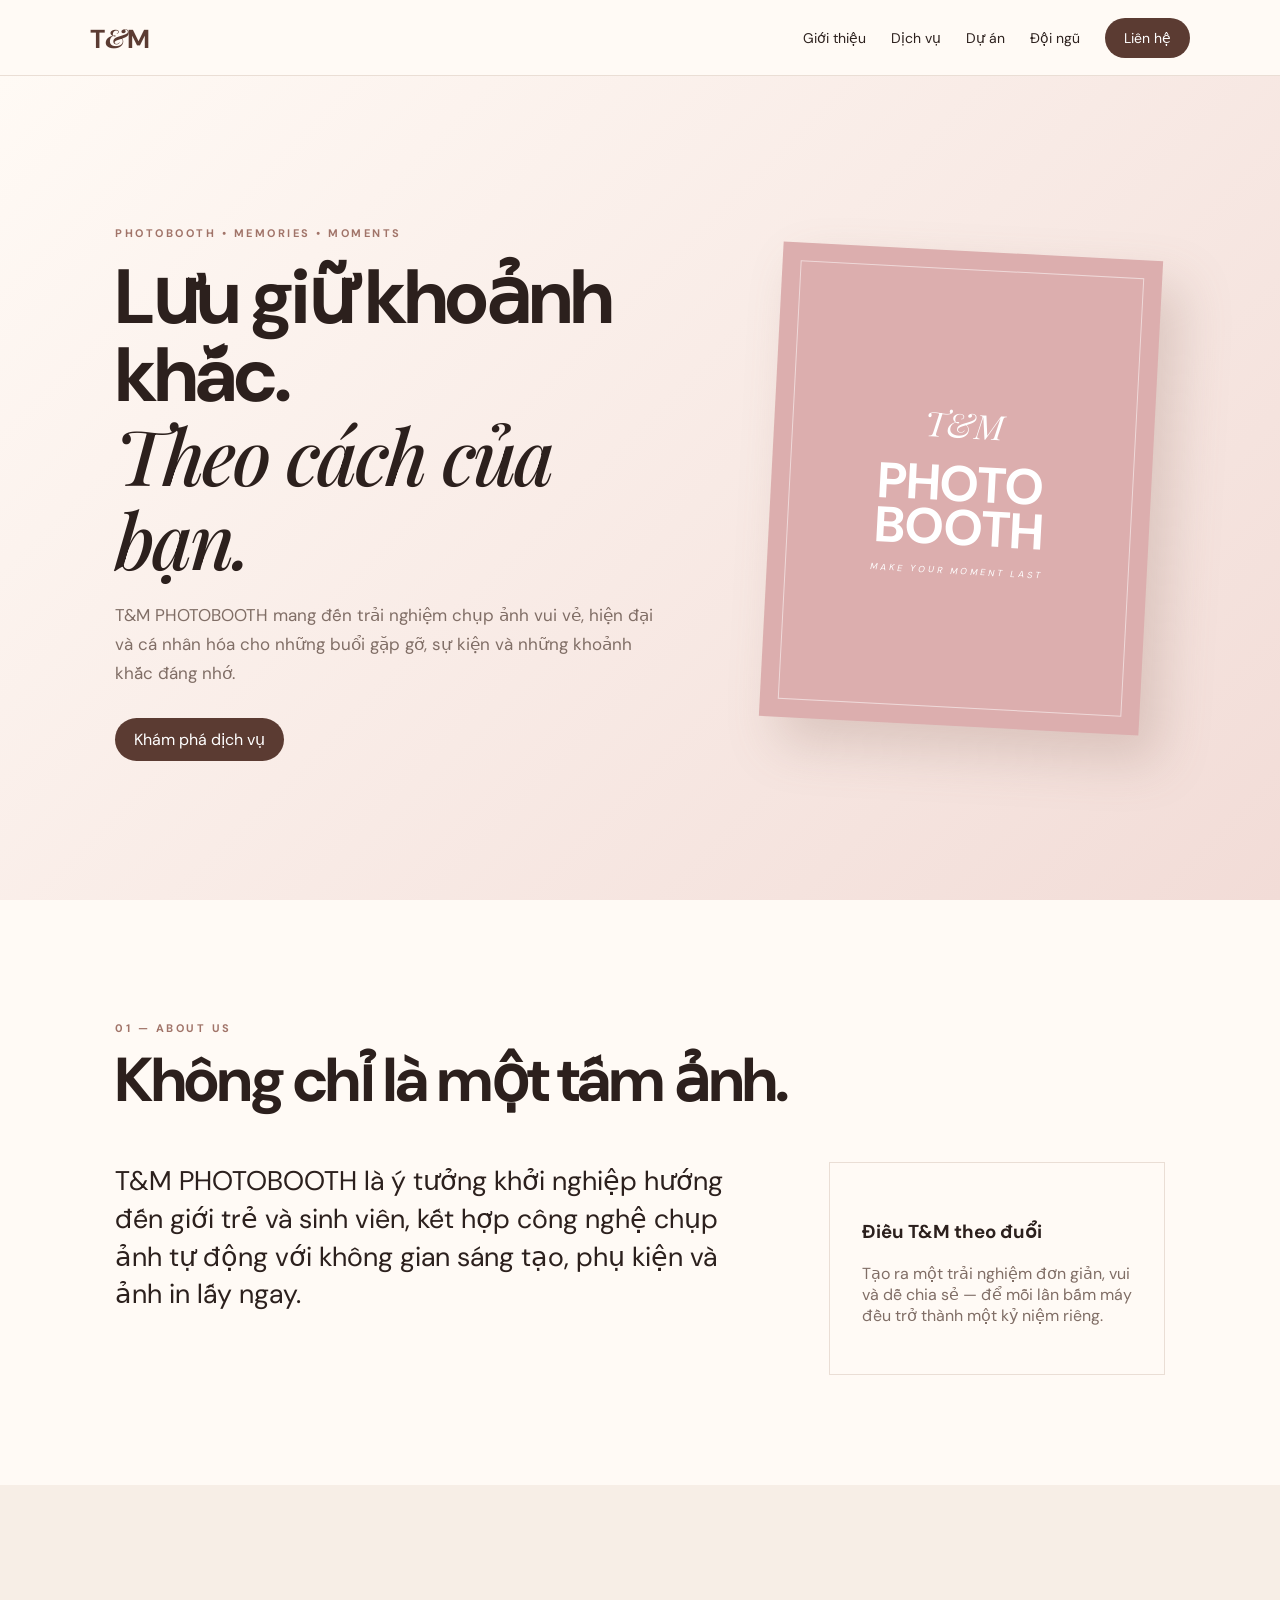
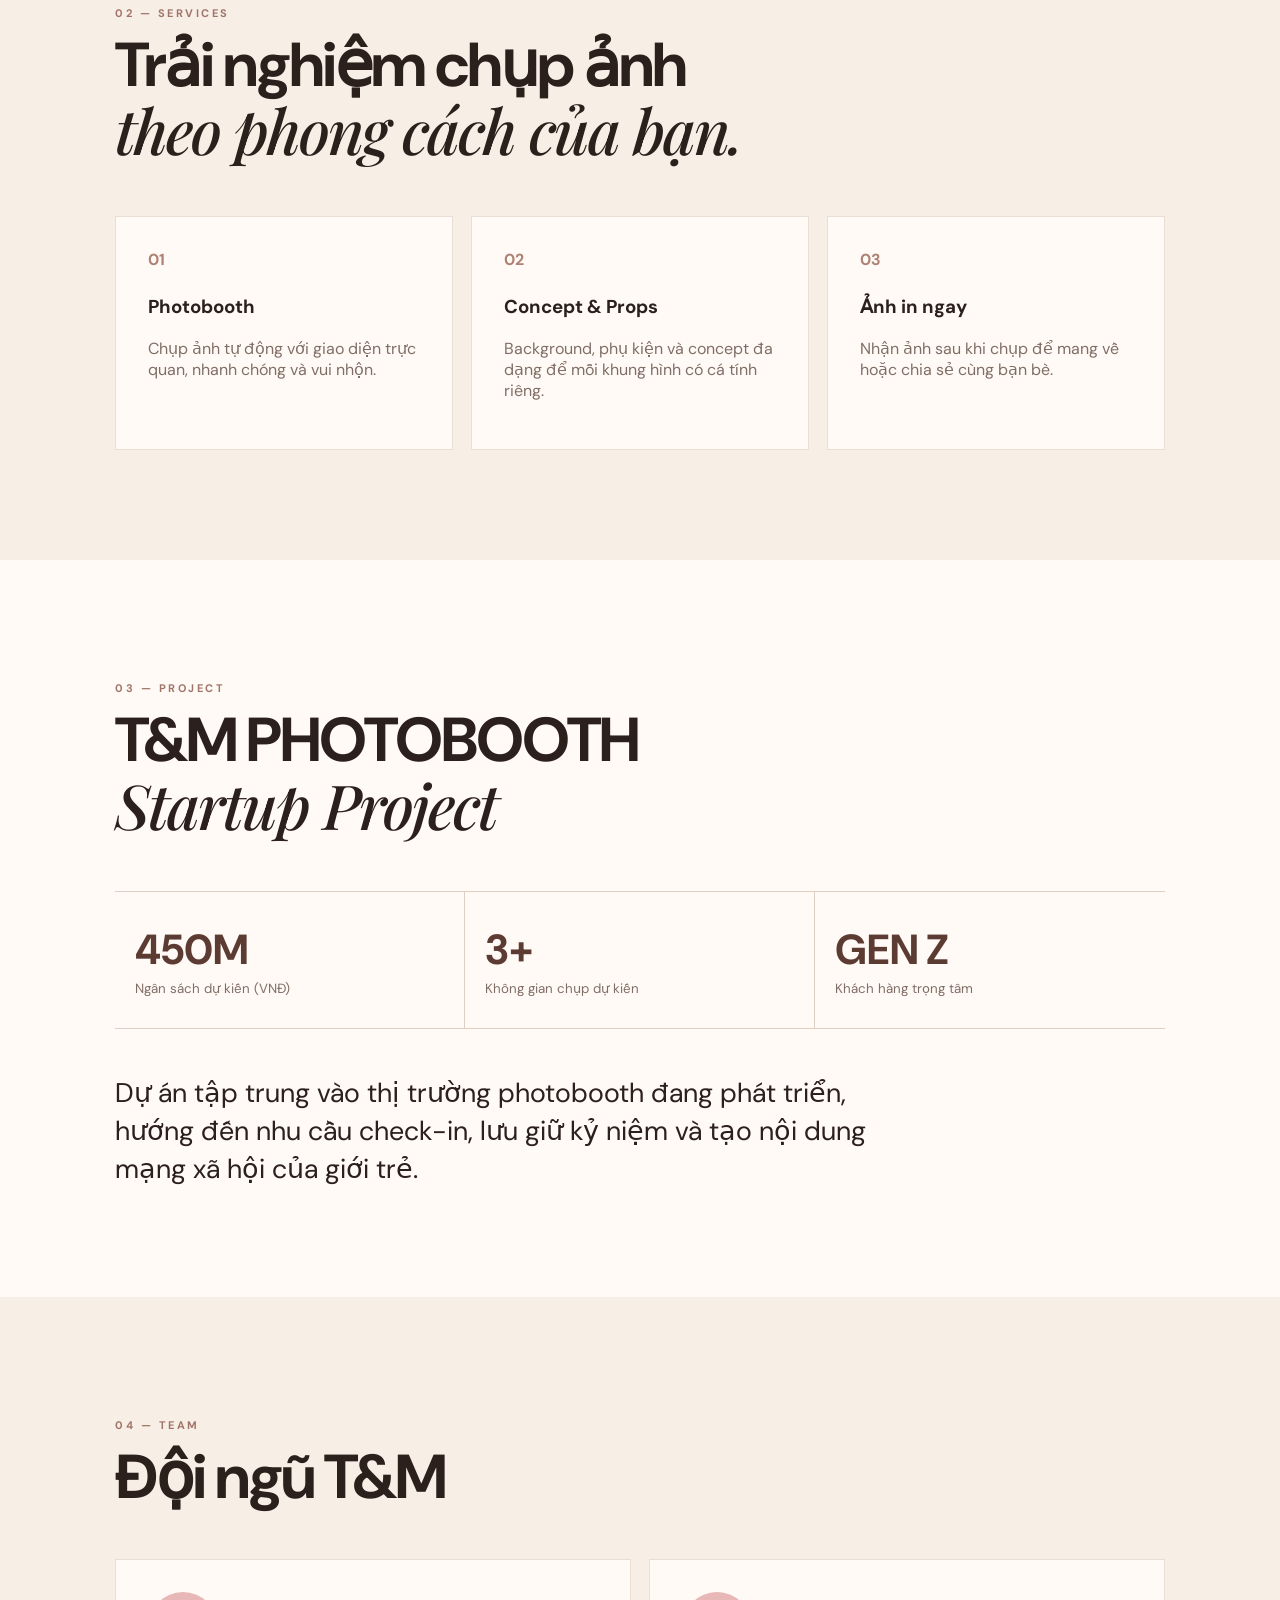
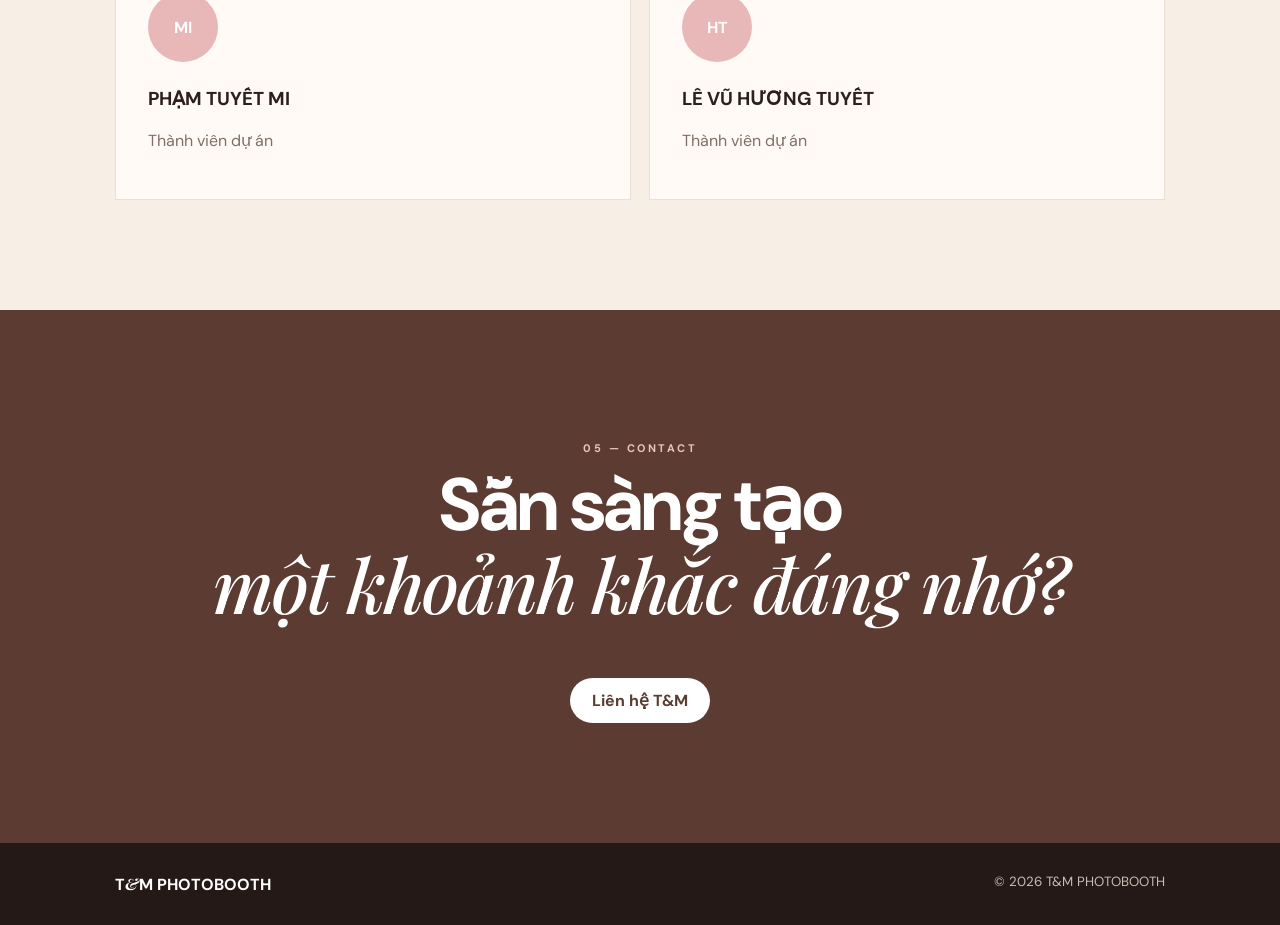
==== index.html @ 54574d2e "Add files via upload" ====
<!doctype html>
<html lang="vi">
<head>
<meta charset="utf-8">
<meta name="viewport" content="width=device-width,initial-scale=1">
<title>T&M PHOTOBOOTH</title>
<link rel="stylesheet" href="style.css">
</head>
<body>
<header>
  <a class="logo" href="#home">T<span>&</span>M</a>
  <nav>
    <a href="#about">Giới thiệu</a><a href="#services">Dịch vụ</a>
    <a href="#project">Dự án</a><a href="#team">Đội ngũ</a>
    <a class="navbtn" href="#contact">Liên hệ</a>
  </nav>
</header>

<section id="home" class="hero">
  <div>
    <p class="eyebrow">PHOTOBOOTH • MEMORIES • MOMENTS</p>
    <h1>Lưu giữ khoảnh khắc.<br><i>Theo cách của bạn.</i></h1>
    <p class="lead">T&M PHOTOBOOTH mang đến trải nghiệm chụp ảnh vui vẻ, hiện đại và cá nhân hóa cho những buổi gặp gỡ, sự kiện và những khoảnh khắc đáng nhớ.</p>
    <a class="btn" href="#services">Khám phá dịch vụ</a>
  </div>
  <div class="poster"><div><small>T&M</small><b>PHOTO<br>BOOTH</b><em>MAKE YOUR MOMENT LAST</em></div></div>
</section>

<section id="about" class="section">
<p class="eyebrow">01 — ABOUT US</p><h2>Không chỉ là một tấm ảnh.</h2>
<div class="grid2"><p class="big">T&M PHOTOBOOTH là ý tưởng khởi nghiệp hướng đến giới trẻ và sinh viên, kết hợp công nghệ chụp ảnh tự động với không gian sáng tạo, phụ kiện và ảnh in lấy ngay.</p>
<div class="card"><h3>Điều T&M theo đuổi</h3><p>Tạo ra một trải nghiệm đơn giản, vui và dễ chia sẻ — để mỗi lần bấm máy đều trở thành một kỷ niệm riêng.</p></div></div>
</section>

<section id="services" class="section pink">
<p class="eyebrow">02 — SERVICES</p><h2>Trải nghiệm chụp ảnh<br><i>theo phong cách của bạn.</i></h2>
<div class="cards">
<article><span>01</span><h3>Photobooth</h3><p>Chụp ảnh tự động với giao diện trực quan, nhanh chóng và vui nhộn.</p></article>
<article><span>02</span><h3>Concept & Props</h3><p>Background, phụ kiện và concept đa dạng để mỗi khung hình có cá tính riêng.</p></article>
<article><span>03</span><h3>Ảnh in ngay</h3><p>Nhận ảnh sau khi chụp để mang về hoặc chia sẻ cùng bạn bè.</p></article>
</div>
</section>

<section id="project" class="section">
<p class="eyebrow">03 — PROJECT</p><h2>T&M PHOTOBOOTH<br><i>Startup Project</i></h2>
<div class="stats"><div><b>450M</b><small>Ngân sách dự kiến (VNĐ)</small></div><div><b>3+</b><small>Không gian chụp dự kiến</small></div><div><b>GEN Z</b><small>Khách hàng trọng tâm</small></div></div>
<p class="big projecttext">Dự án tập trung vào thị trường photobooth đang phát triển, hướng đến nhu cầu check-in, lưu giữ kỷ niệm và tạo nội dung mạng xã hội của giới trẻ.</p>
</section>

<section id="team" class="section pink">
<p class="eyebrow">04 — TEAM</p><h2>Đội ngũ T&M</h2>
<div class="team"><div class="card"><div class="avatar">MI</div><h3>PHẠM TUYẾT MI</h3><p>Thành viên dự án</p></div><div class="card"><div class="avatar">HT</div><h3>LÊ VŨ HƯƠNG TUYẾT</h3><p>Thành viên dự án</p></div></div>
</section>

<section id="contact" class="contact"><p class="eyebrow">05 — CONTACT</p><h2>Sẵn sàng tạo<br><i>một khoảnh khắc đáng nhớ?</i></h2><a class="light" href="mailto:tmphotobooth@example.com">Liên hệ T&M</a></section>
<footer><strong>T<span>&</span>M PHOTOBOOTH</strong><small>© 2026 T&M PHOTOBOOTH</small></footer>
<script src="script.js"></script>
</body></html>
---- style.css ----
@import url('https://fonts.googleapis.com/css2?family=DM+Sans:wght@400;500;600;700&family=Playfair+Display:ital,wght@0,500;1,500&display=swap');
:root{--brown:#5b3b32;--dark:#2c201d;--pink:#e8b7b7;--beige:#f7eee6;--white:#fffaf5;--muted:#806e66}
*{box-sizing:border-box}html{scroll-behavior:smooth}body{margin:0;background:var(--white);color:var(--dark);font-family:'DM Sans',sans-serif}header{height:76px;padding:0 7vw;display:flex;align-items:center;justify-content:space-between;position:sticky;top:0;z-index:5;background:#fffaf5ee;backdrop-filter:blur(10px);border-bottom:1px solid #eaded5}.logo{font-size:26px;font-weight:700;color:var(--brown);text-decoration:none}.logo span,footer span{font-family:'Playfair Display';font-style:italic}nav{display:flex;gap:25px;align-items:center}nav a{font-size:14px;color:var(--dark);text-decoration:none}.navbtn,.btn{background:var(--brown);color:white!important;border-radius:30px;padding:11px 19px}.hero{min-height:calc(100vh - 76px);padding:70px 9vw;display:grid;grid-template-columns:1.15fr .85fr;gap:7vw;align-items:center;background:linear-gradient(135deg,#fffaf5,#f2dcd7)}.eyebrow{letter-spacing:2.5px;font-size:11px;font-weight:700;color:#a17469}.hero h1{font-size:clamp(45px,6vw,80px);line-height:1.02;letter-spacing:-3px;margin:18px 0}.hero h1 i,h2 i{font-family:'Playfair Display';font-weight:500}.lead{max-width:620px;color:var(--muted);font-size:17px;line-height:1.7;margin-bottom:30px}.btn{display:inline-block;text-decoration:none}.poster{width:min(380px,80vw);aspect-ratio:4/5;background:#dcaeae;padding:18px;transform:rotate(3deg);box-shadow:20px 25px 50px #8f6c6140;justify-self:center}.poster>div{height:100%;border:1px solid #ffffff88;color:white;display:flex;flex-direction:column;align-items:center;justify-content:center;text-align:center}.poster small{font:italic 34px 'Playfair Display'}.poster b{font-size:50px;line-height:.88;margin:15px}.poster em{font-size:9px;letter-spacing:3px}.section{padding:110px 9vw}.pink{background:var(--beige)}h2{font-size:clamp(38px,5vw,62px);line-height:1.05;letter-spacing:-2px;margin:12px 0 50px}.grid2{display:grid;grid-template-columns:1.3fr .7fr;gap:7vw}.big{font-size:27px;line-height:1.4;margin:0}.card,article{background:var(--white);padding:32px;border:1px solid #eaded5}.card h3,article h3{margin-top:24px}.card p,article p{color:var(--muted)}.cards{display:grid;grid-template-columns:repeat(3,1fr);gap:18px}article{min-height:230px}article span{color:#ae8175;font-weight:700}.stats{display:grid;grid-template-columns:repeat(3,1fr);border-top:1px solid #decfc5;border-bottom:1px solid #decfc5}.stats div{padding:30px 20px;border-right:1px solid #decfc5}.stats div:last-child{border:0}.stats b{display:block;color:var(--brown);font-size:42px}.stats small{color:var(--muted)}.projecttext{max-width:760px;margin-top:45px}.team{display:grid;grid-template-columns:repeat(2,1fr);gap:18px}.avatar{width:70px;height:70px;border-radius:50%;display:grid;place-items:center;background:var(--pink);color:white;font-weight:700}.contact{padding:120px 9vw;text-align:center;background:var(--brown);color:white}.contact .eyebrow{color:#e9c5be}.contact h2{font-size:clamp(42px,6vw,74px)}.light{display:inline-block;text-decoration:none;background:white;color:var(--brown);padding:12px 22px;border-radius:30px;font-weight:700}footer{padding:30px 9vw;background:#241916;color:#cdbbb5;display:flex;justify-content:space-between}footer strong{color:white}@media(max-width:800px){nav a:not(.navbtn){display:none}.hero{grid-template-columns:1fr;padding:60px 7vw}.poster{width:280px}.section{padding:75px 7vw}.grid2,.cards,.team,.stats{grid-template-columns:1fr}.stats div{border-right:0;border-bottom:1px solid #decfc5}footer{display:block;text-align:center}footer small{display:block;margin-top:8px}}
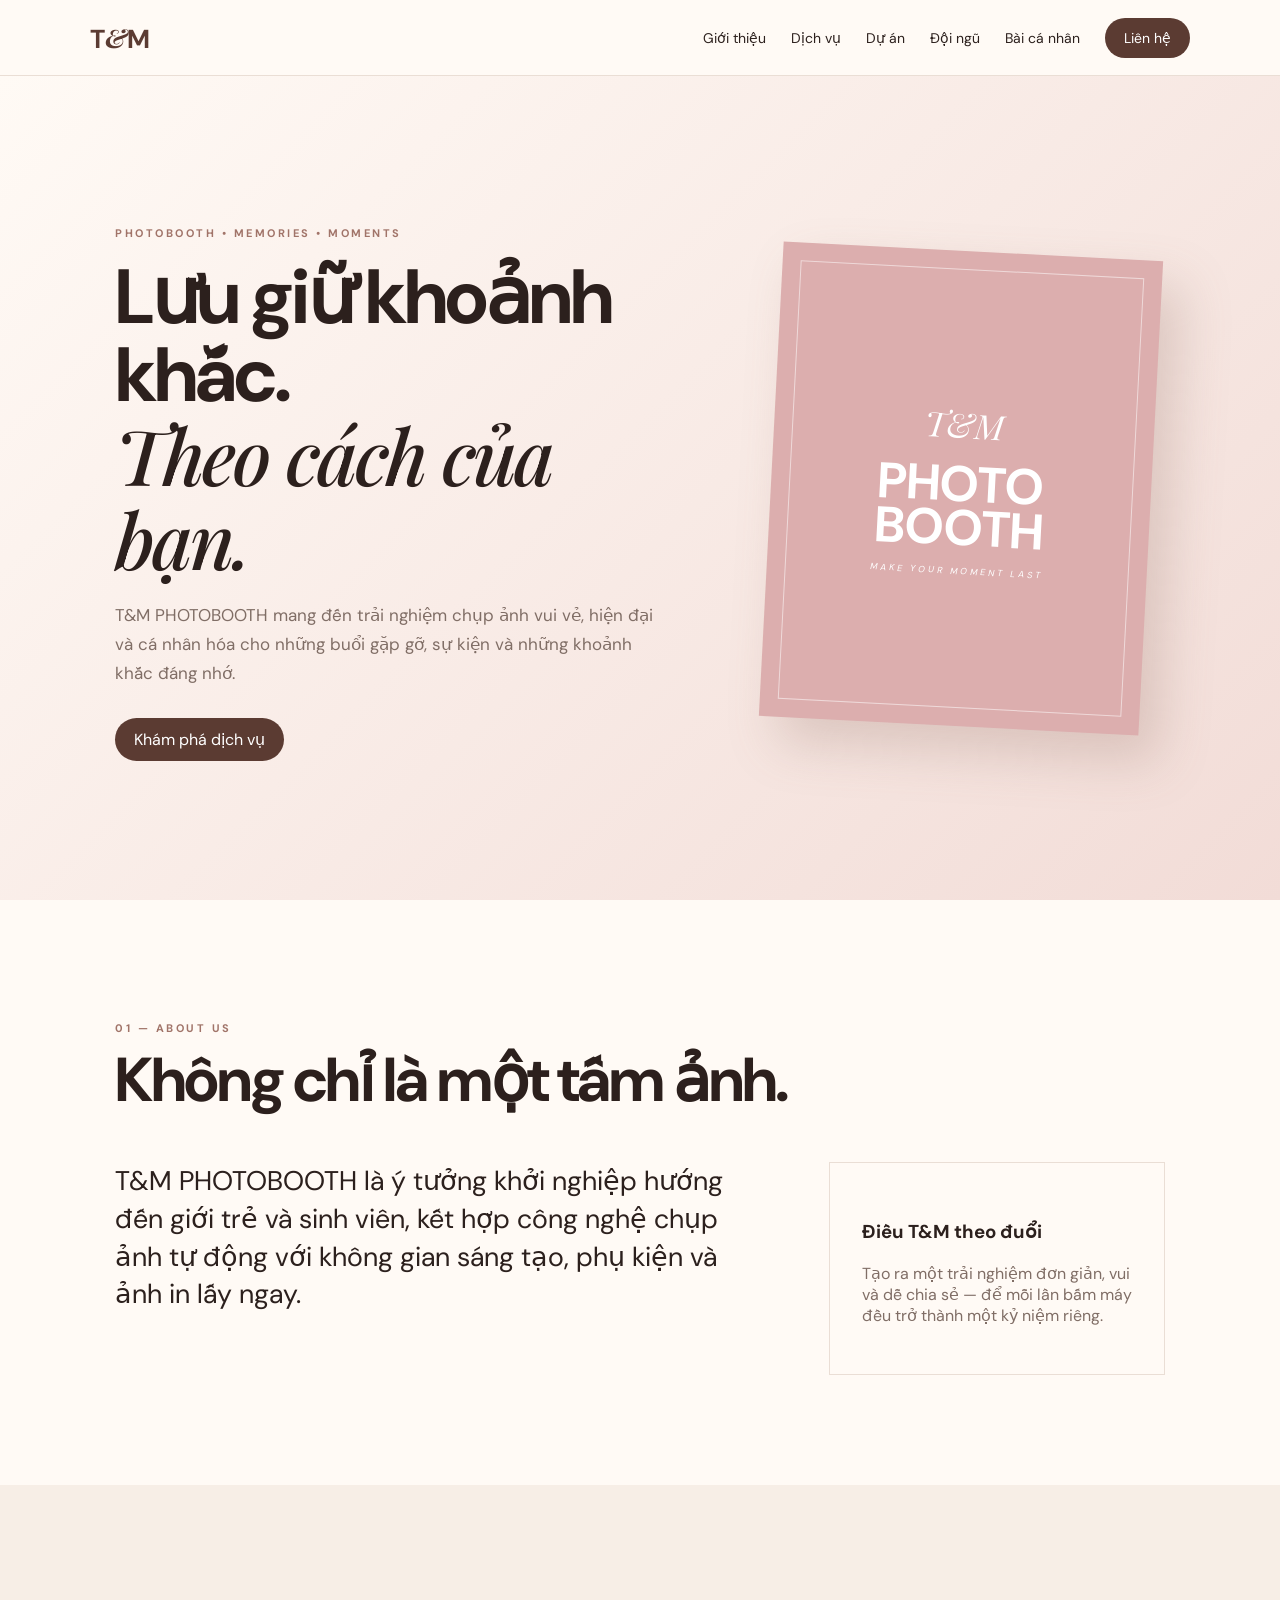
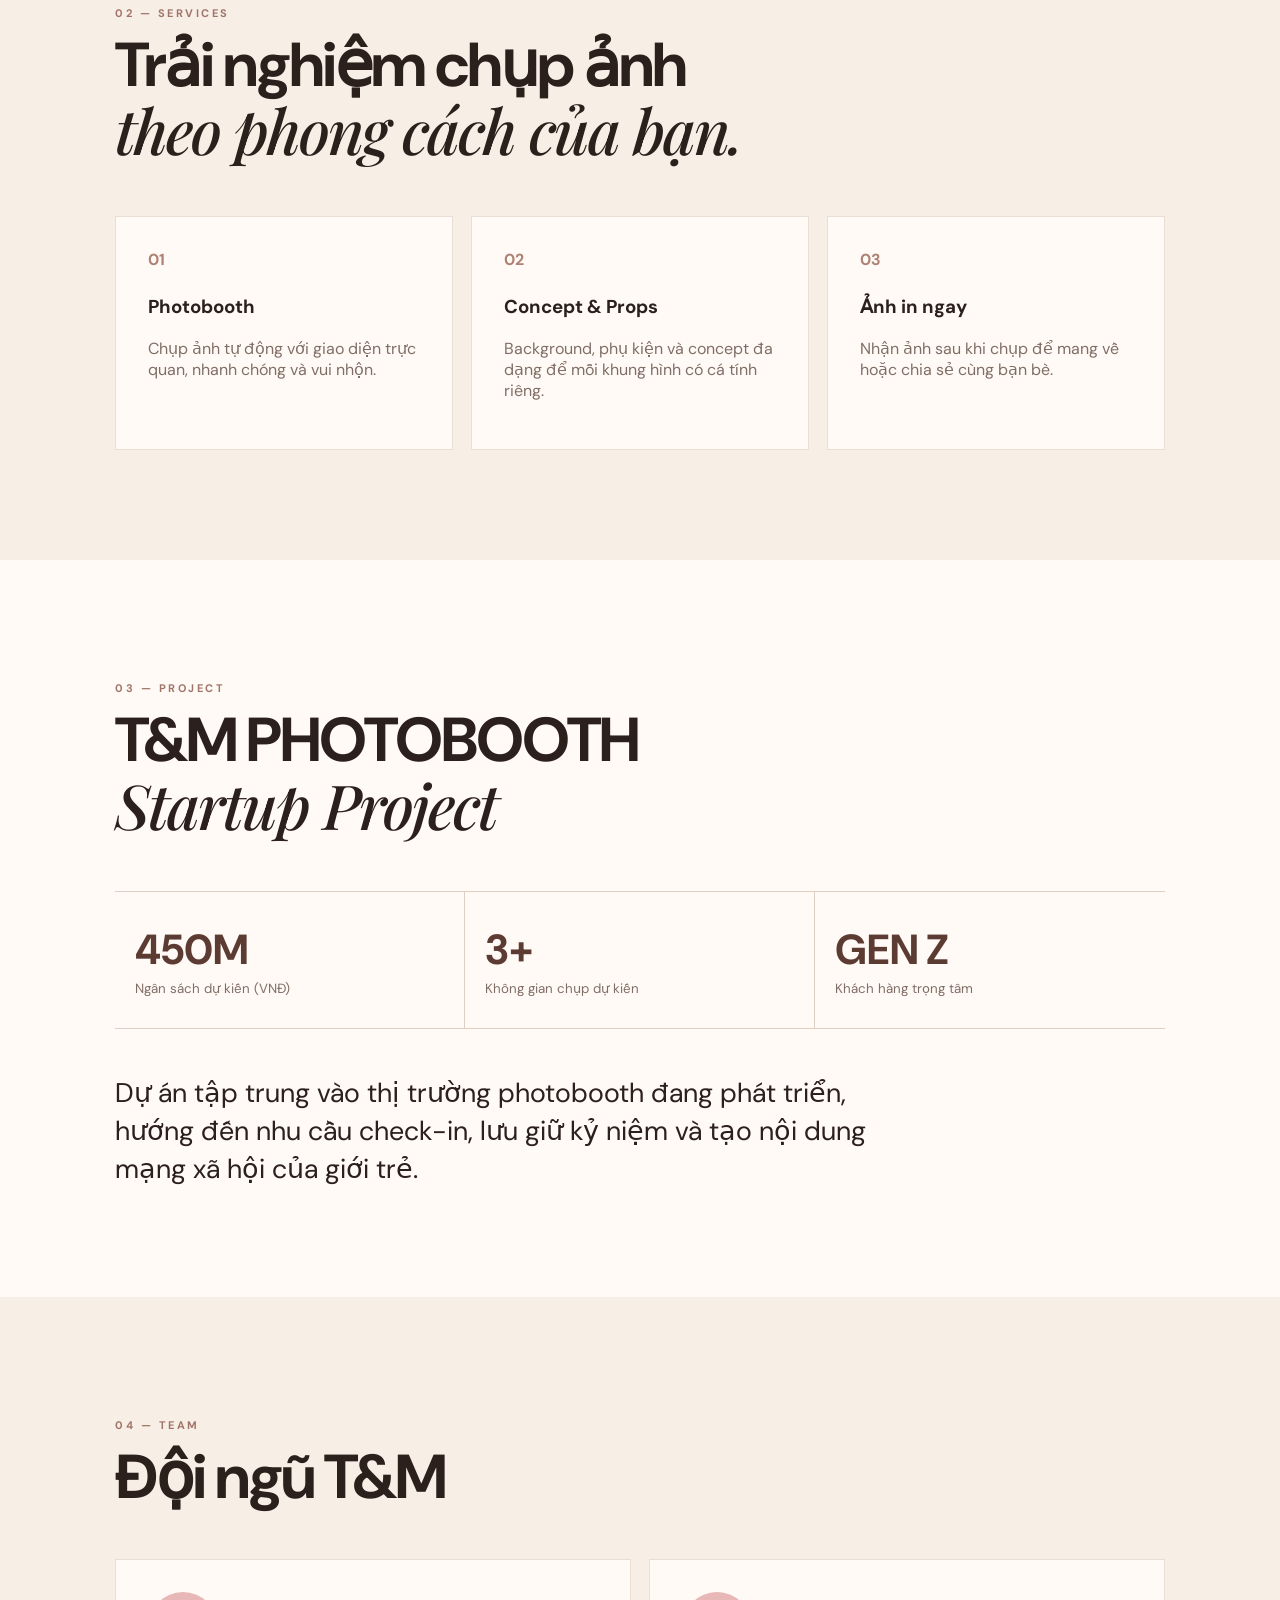
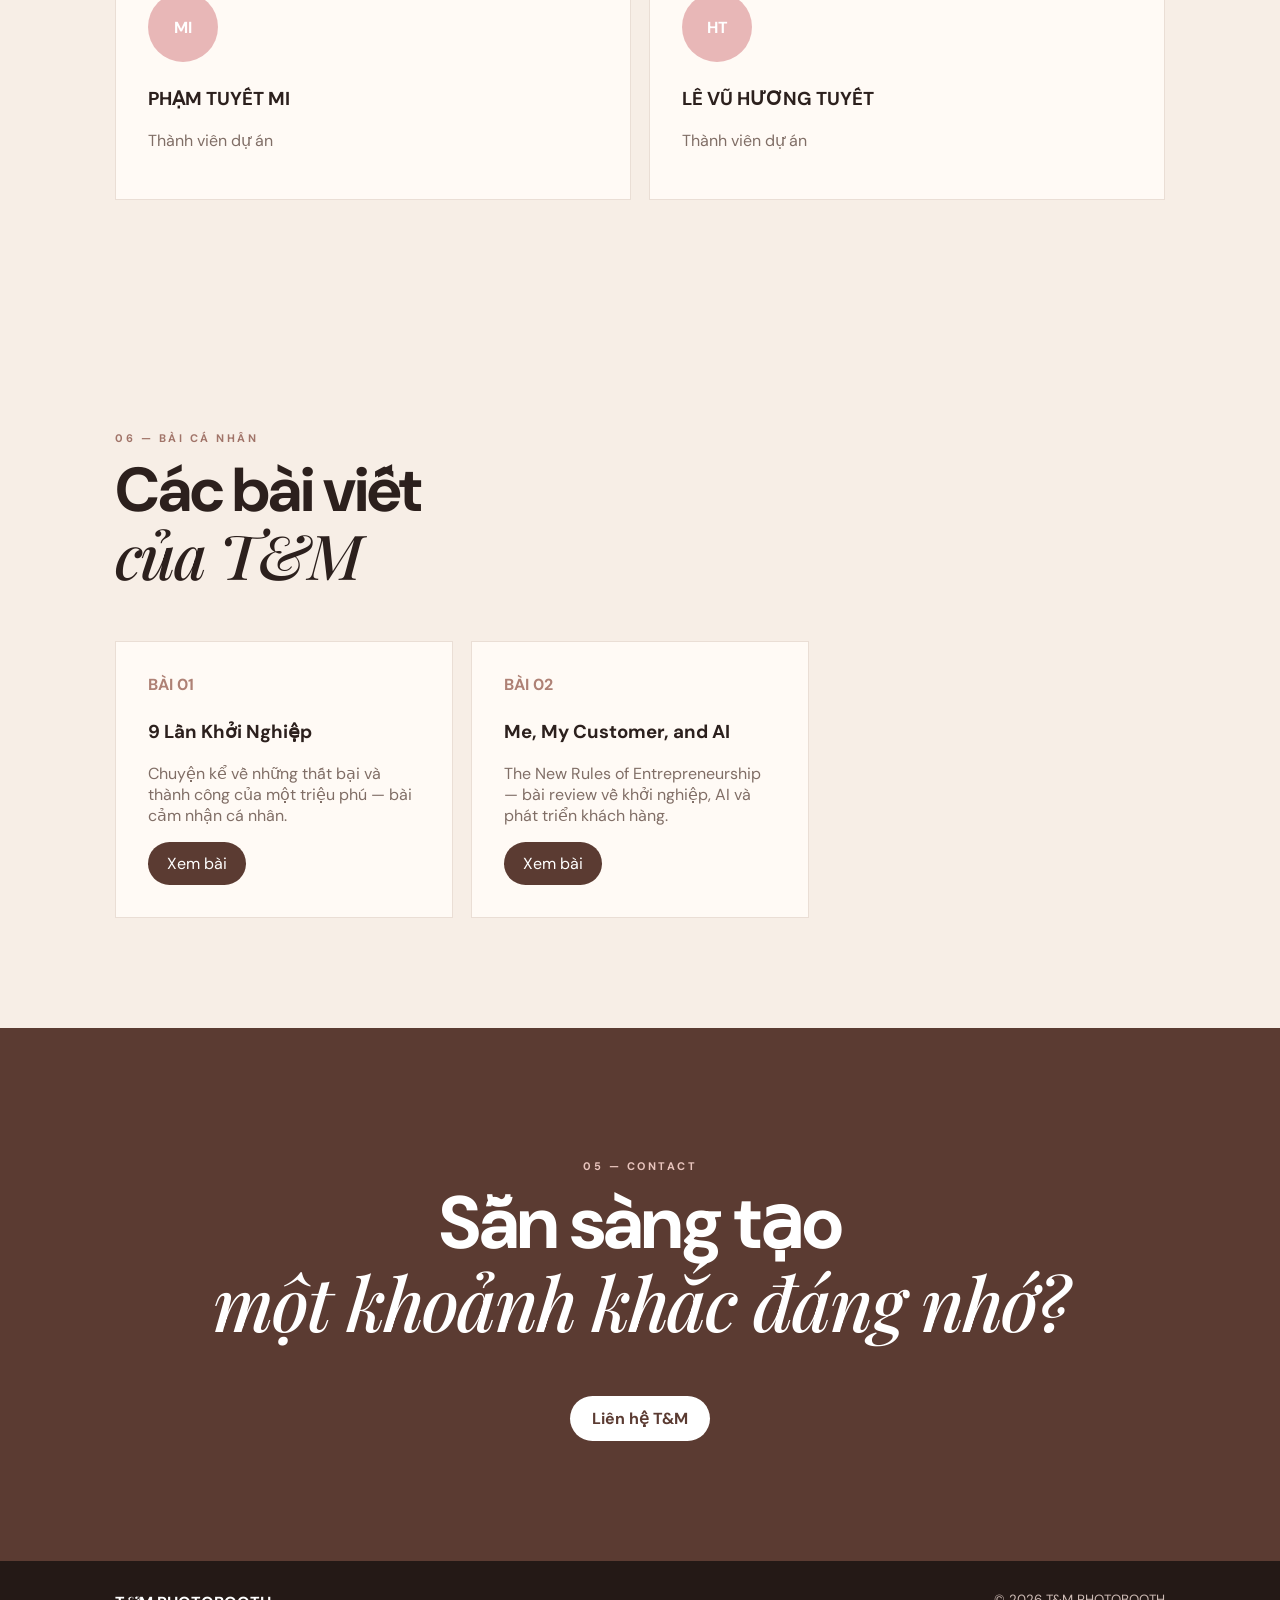
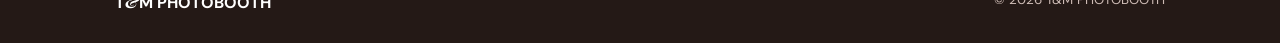
==== commit 48aff621: "Add files via upload" ====
--- a/index.html
+++ b/index.html
@@ -11,7 +11,7 @@
   <a class="logo" href="#home">T<span>&</span>M</a>
   <nav>
     <a href="#about">Giới thiệu</a><a href="#services">Dịch vụ</a>
-    <a href="#project">Dự án</a><a href="#team">Đội ngũ</a>
+    <a href="#project">Dự án</a><a href="#team">Đội ngũ</a><a href="#personal">Bài cá nhân</a>
     <a class="navbtn" href="#contact">Liên hệ</a>
   </nav>
 </header>
@@ -52,6 +52,14 @@
 <div class="team"><div class="card"><div class="avatar">MI</div><h3>PHẠM TUYẾT MI</h3><p>Thành viên dự án</p></div><div class="card"><div class="avatar">HT</div><h3>LÊ VŨ HƯƠNG TUYẾT</h3><p>Thành viên dự án</p></div></div>
 </section>
 
+
+<section id="personal" class="section pink">
+<p class="eyebrow">06 — BÀI CÁ NHÂN</p><h2>Các bài viết<br><i>của T&M</i></h2>
+<div class="cards">
+<article><span>BÀI 01</span><h3>9 Lần Khởi Nghiệp</h3><p>Chuyện kể về những thất bại và thành công của một triệu phú — bài cảm nhận cá nhân.</p><a class="btn" href="bai-9-lan-khoi-nghiep.html">Xem bài</a></article><article><span>BÀI 02</span><h3>Me, My Customer, and AI</h3><p>The New Rules of Entrepreneurship — bài review về khởi nghiệp, AI và phát triển khách hàng.</p><a class="btn" href="bai-me-my-customer-ai.html">Xem bài</a></article>
+</div>
+</section>
+
 <section id="contact" class="contact"><p class="eyebrow">05 — CONTACT</p><h2>Sẵn sàng tạo<br><i>một khoảnh khắc đáng nhớ?</i></h2><a class="light" href="mailto:tmphotobooth@example.com">Liên hệ T&M</a></section>
 <footer><strong>T<span>&</span>M PHOTOBOOTH</strong><small>© 2026 T&M PHOTOBOOTH</small></footer>
 <script src="script.js"></script>
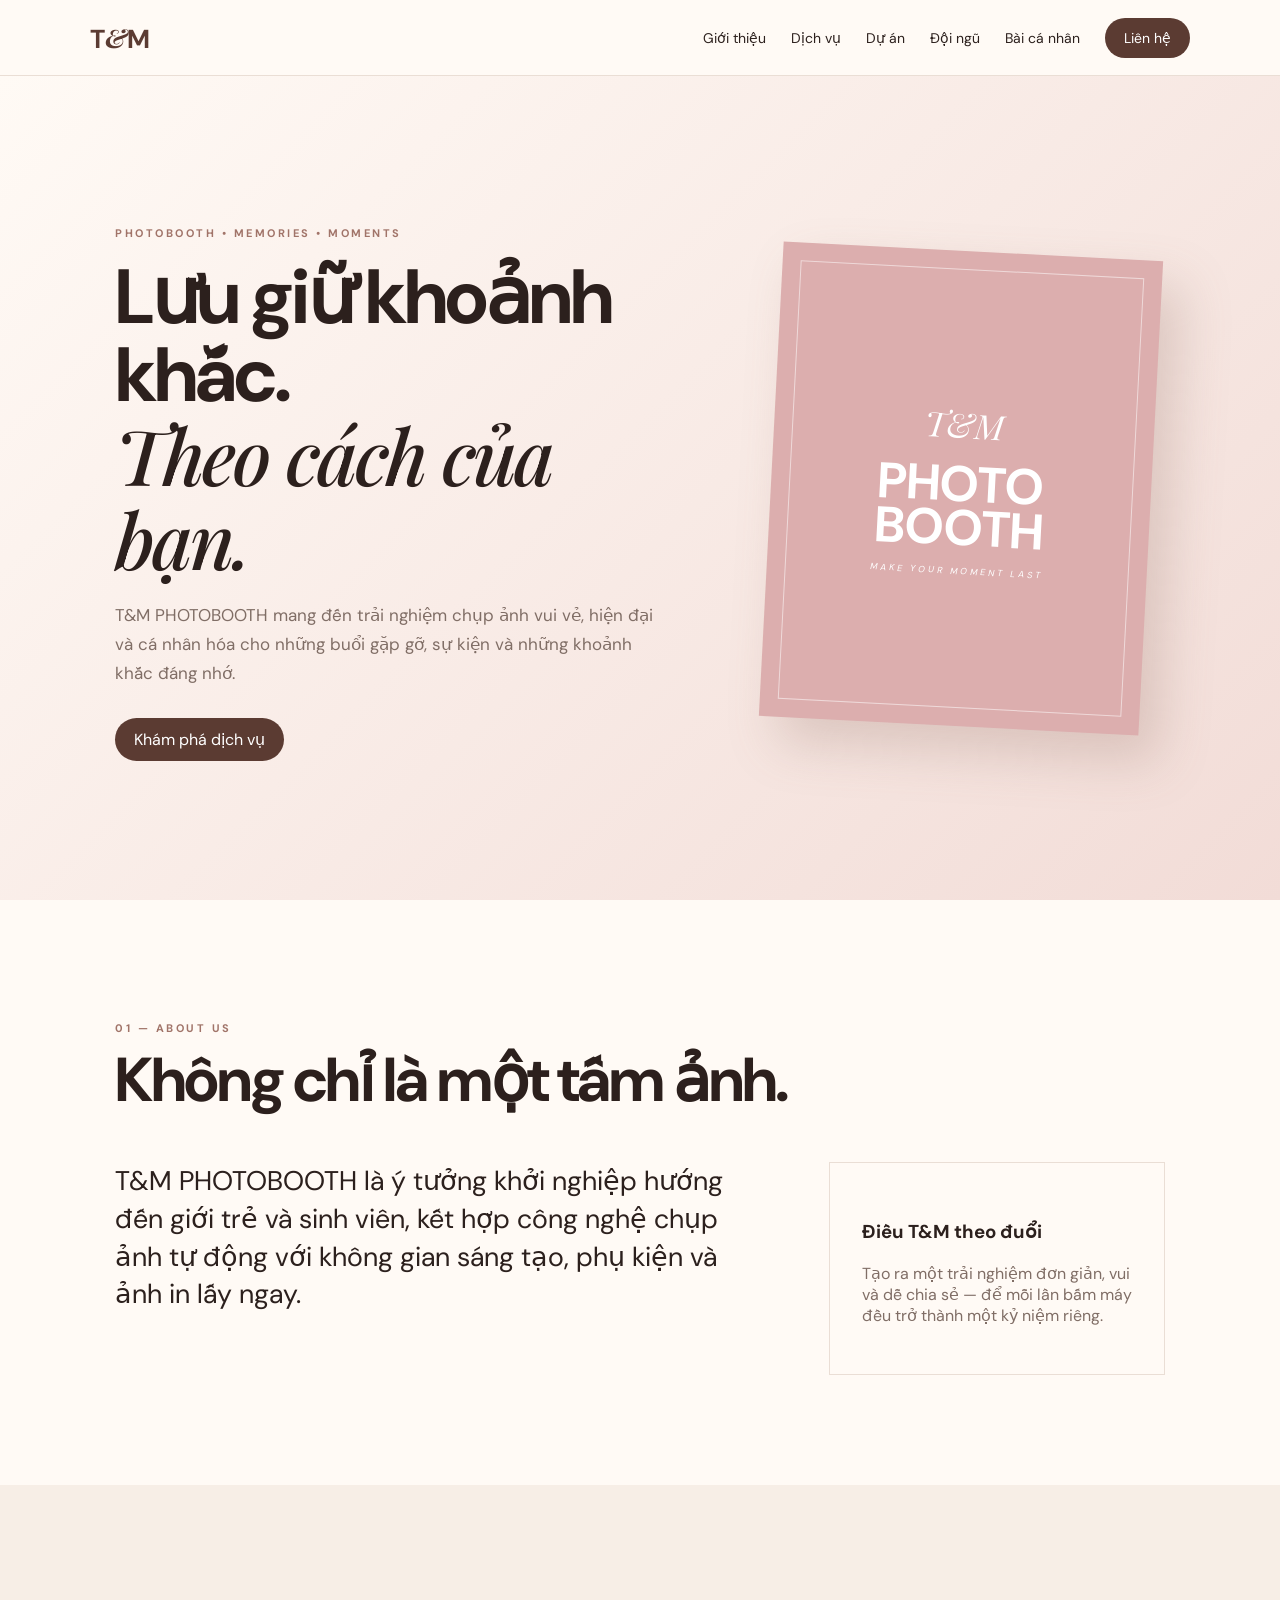
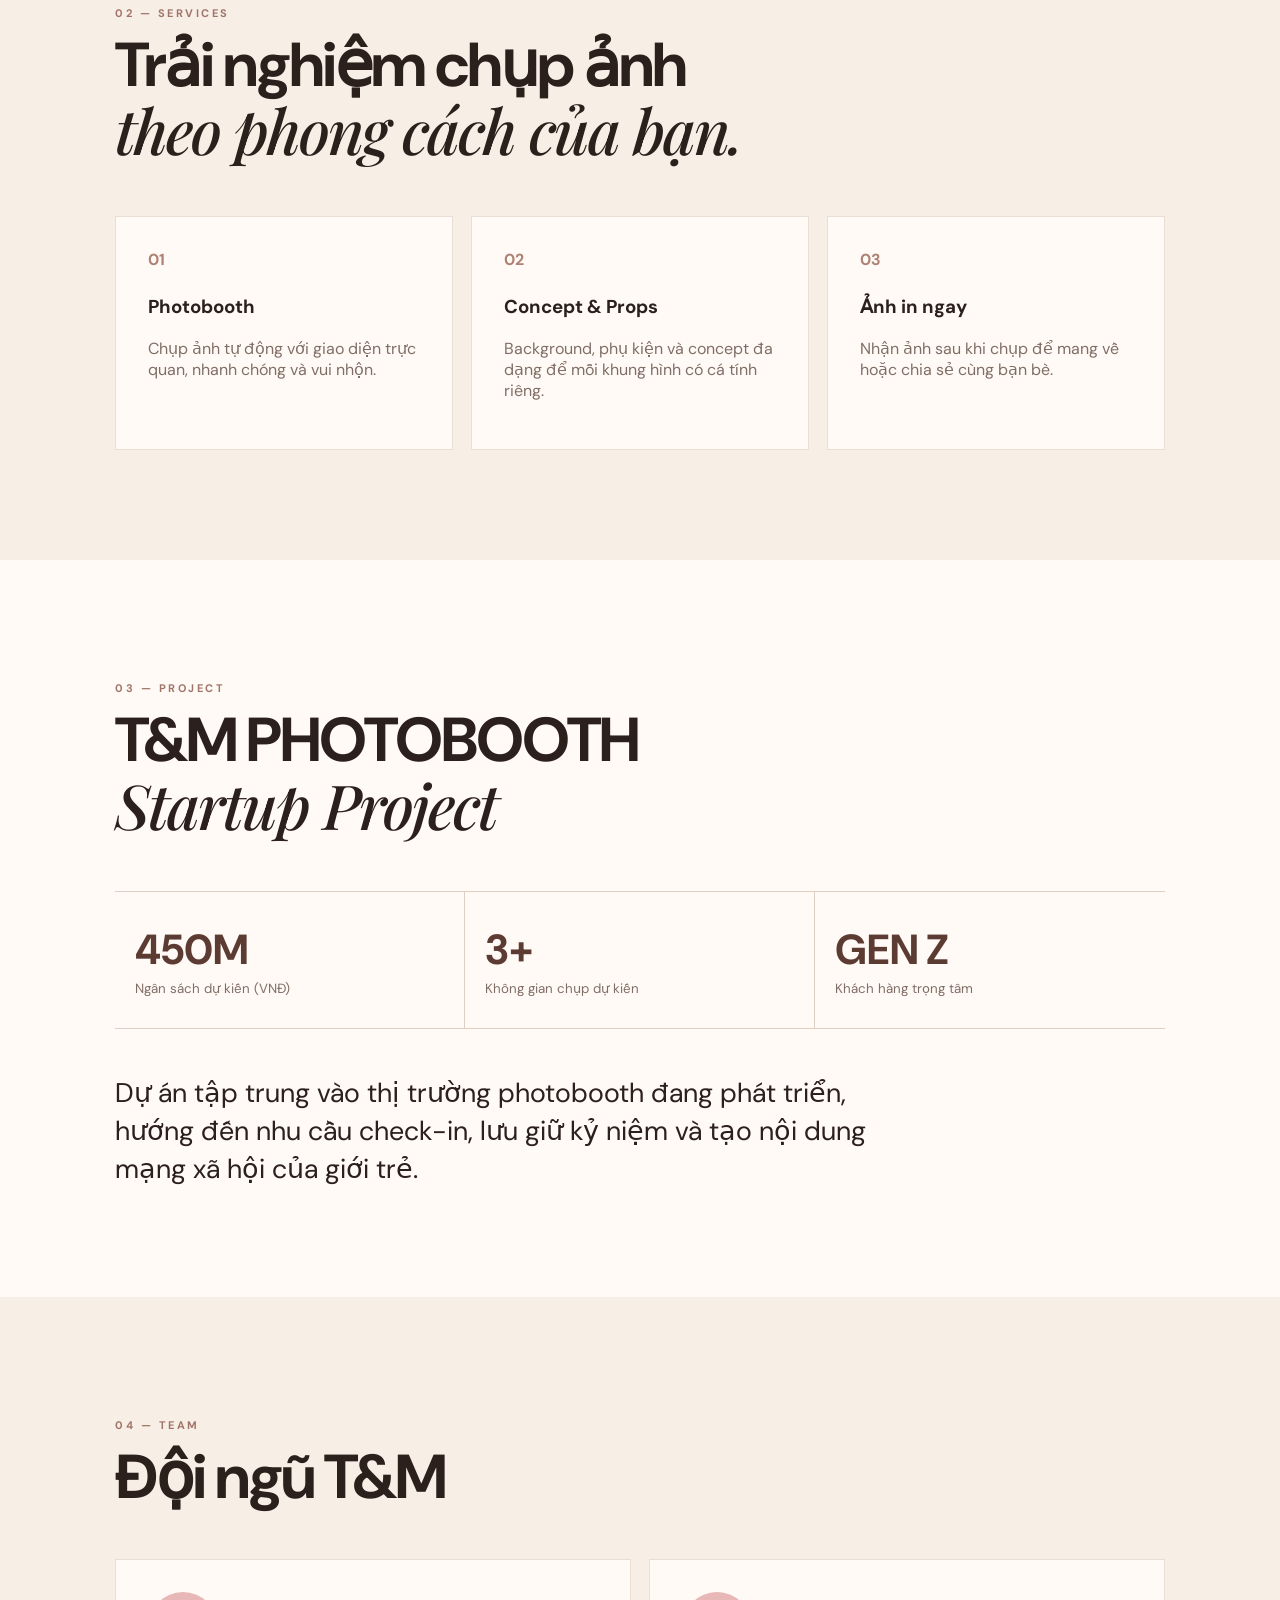
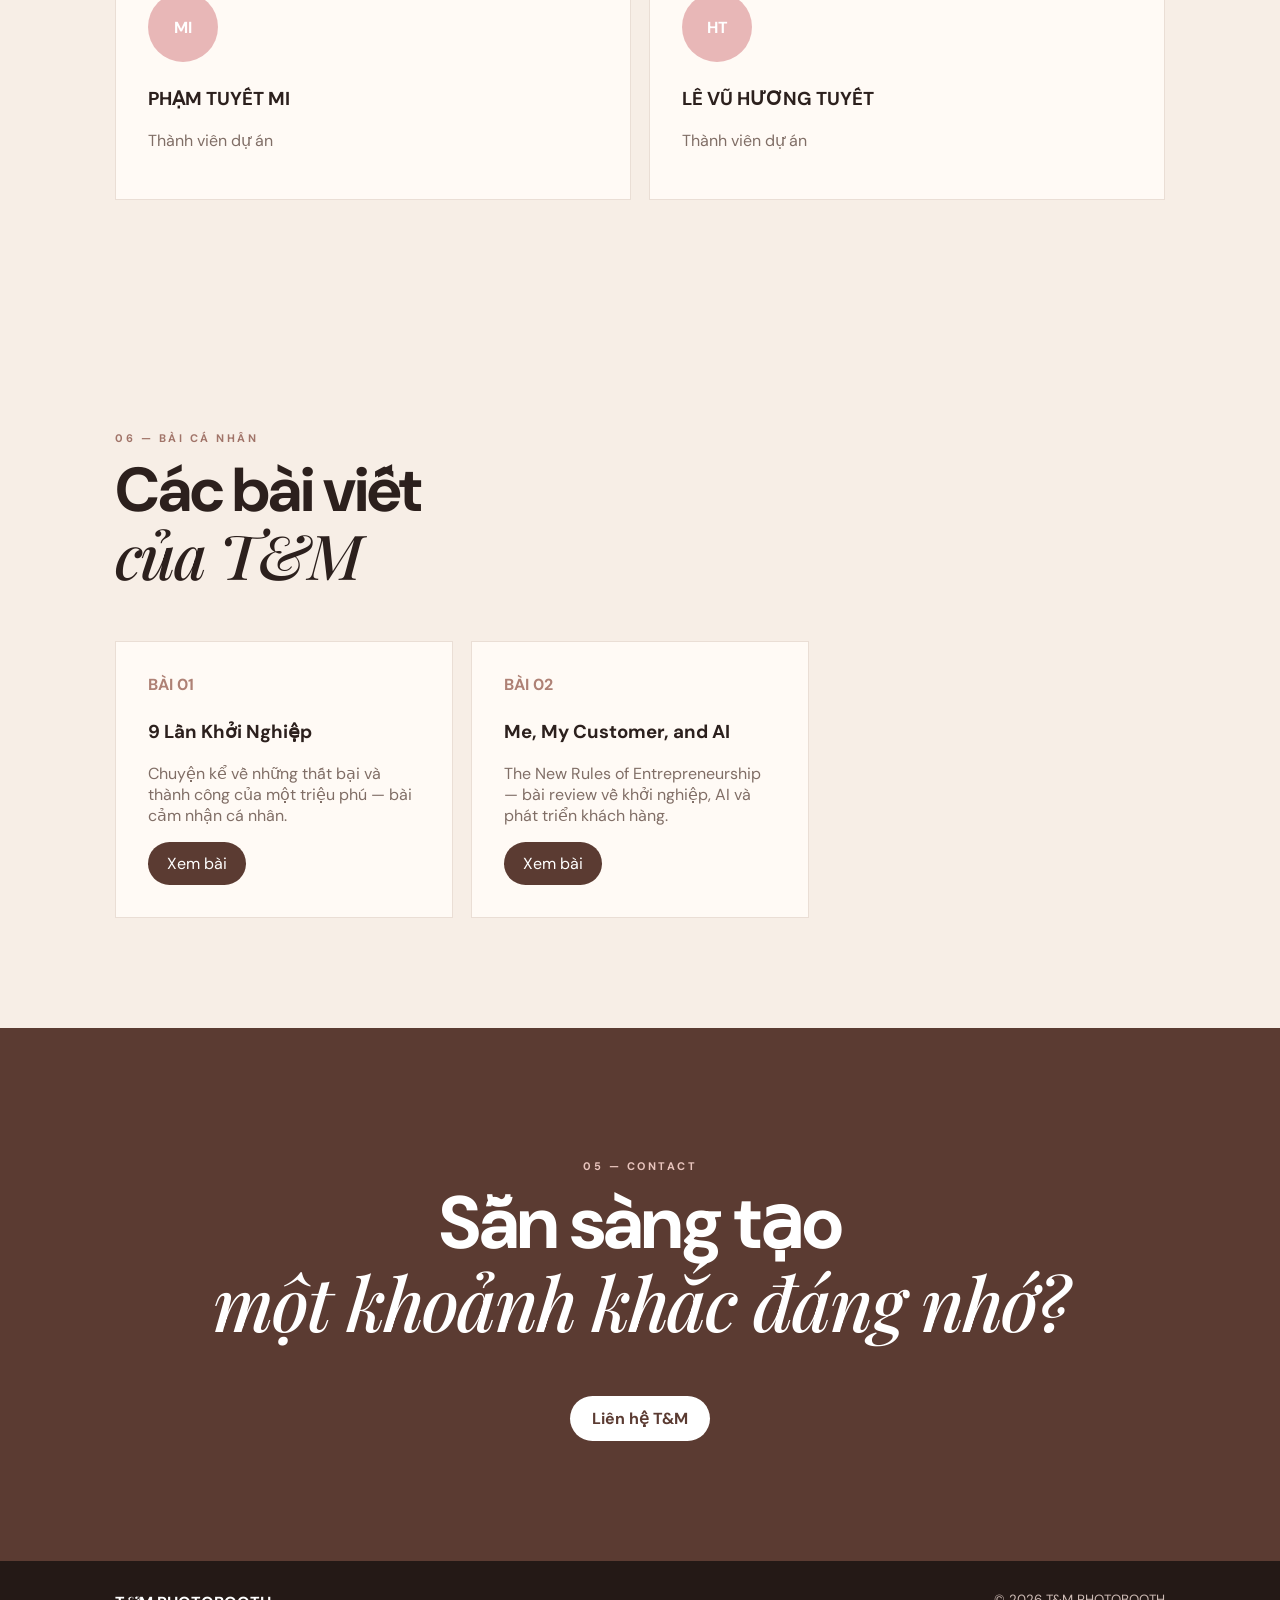
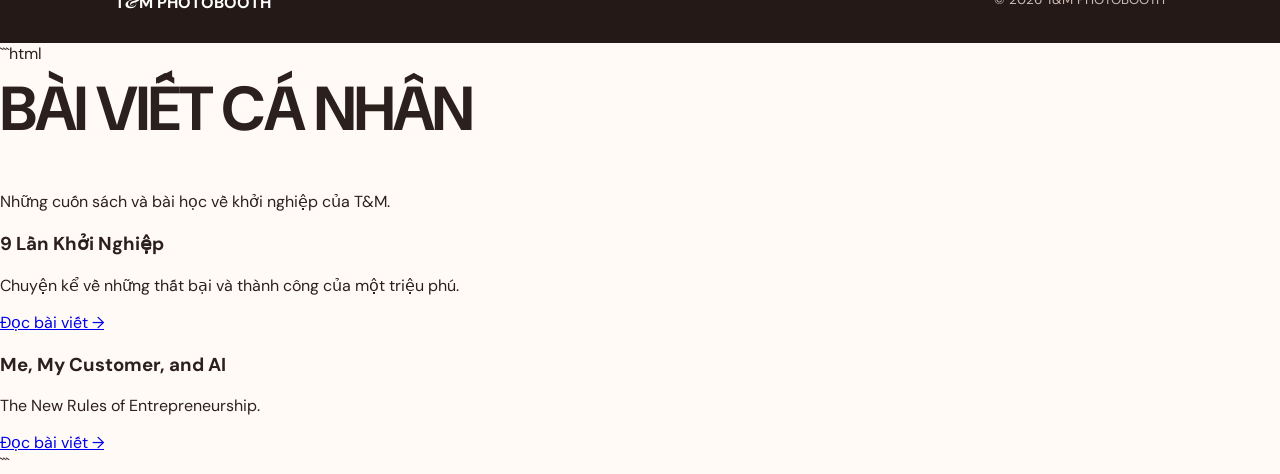
==== commit 40db9813: "Update index.html" ====
--- a/index.html
+++ b/index.html
@@ -63,4 +63,24 @@
 <section id="contact" class="contact"><p class="eyebrow">05 — CONTACT</p><h2>Sẵn sàng tạo<br><i>một khoảnh khắc đáng nhớ?</i></h2><a class="light" href="mailto:tmphotobooth@example.com">Liên hệ T&M</a></section>
 <footer><strong>T<span>&</span>M PHOTOBOOTH</strong><small>© 2026 T&M PHOTOBOOTH</small></footer>
 <script src="script.js"></script>
-</body></html>+  ```html
+<section id="bai-viet" class="articles">
+    <h2>BÀI VIẾT CÁ NHÂN</h2>
+    <p>Những cuốn sách và bài học về khởi nghiệp của T&M.</p>
+
+    <div class="article-list">
+        <div class="article-card">
+            <h3>9 Lần Khởi Nghiệp</h3>
+            <p>Chuyện kể về những thất bại và thành công của một triệu phú.</p>
+            <a href="bai-9-lan-khoi-nghiep.html">Đọc bài viết →</a>
+        </div>
+
+        <div class="article-card">
+            <h3>Me, My Customer, and AI</h3>
+            <p>The New Rules of Entrepreneurship.</p>
+            <a href="bai-me-my-customer-ai.html">Đọc bài viết →</a>
+        </div>
+    </div>
+</section>
+```
+</body></html>
